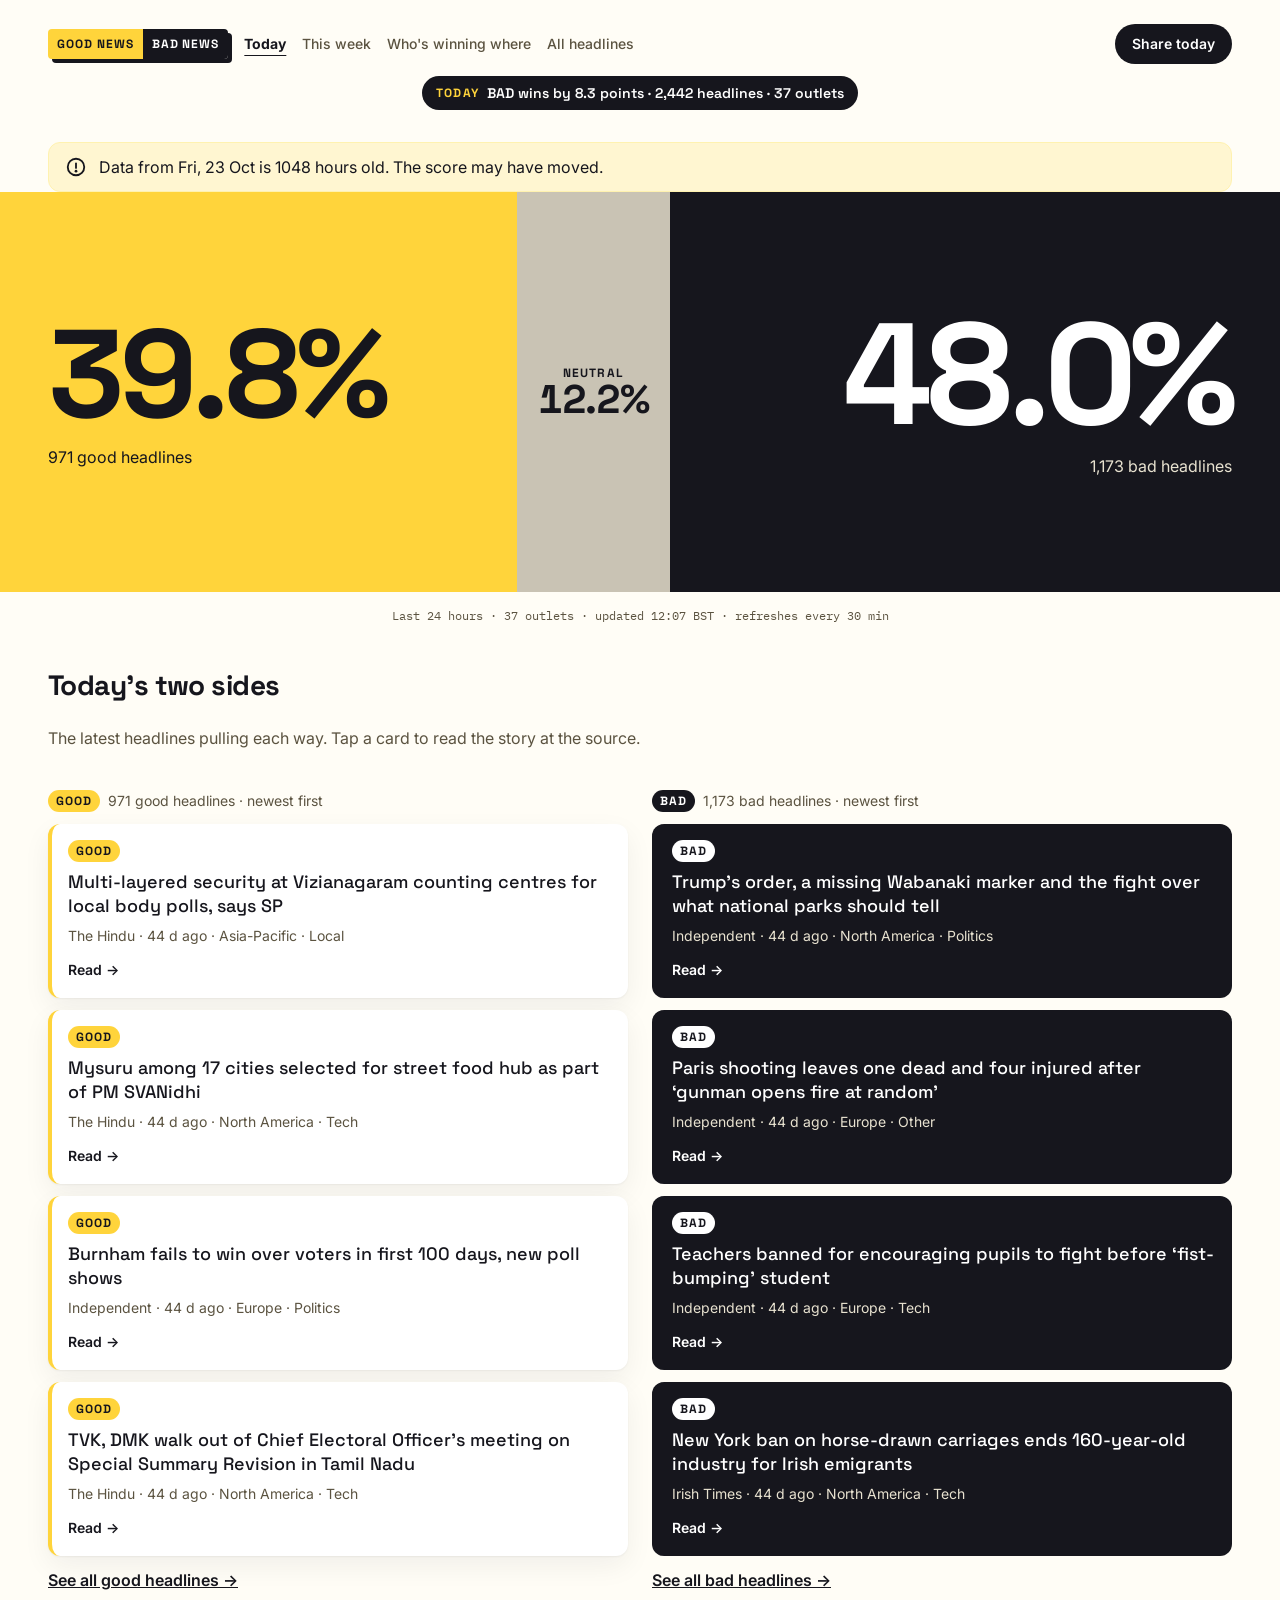
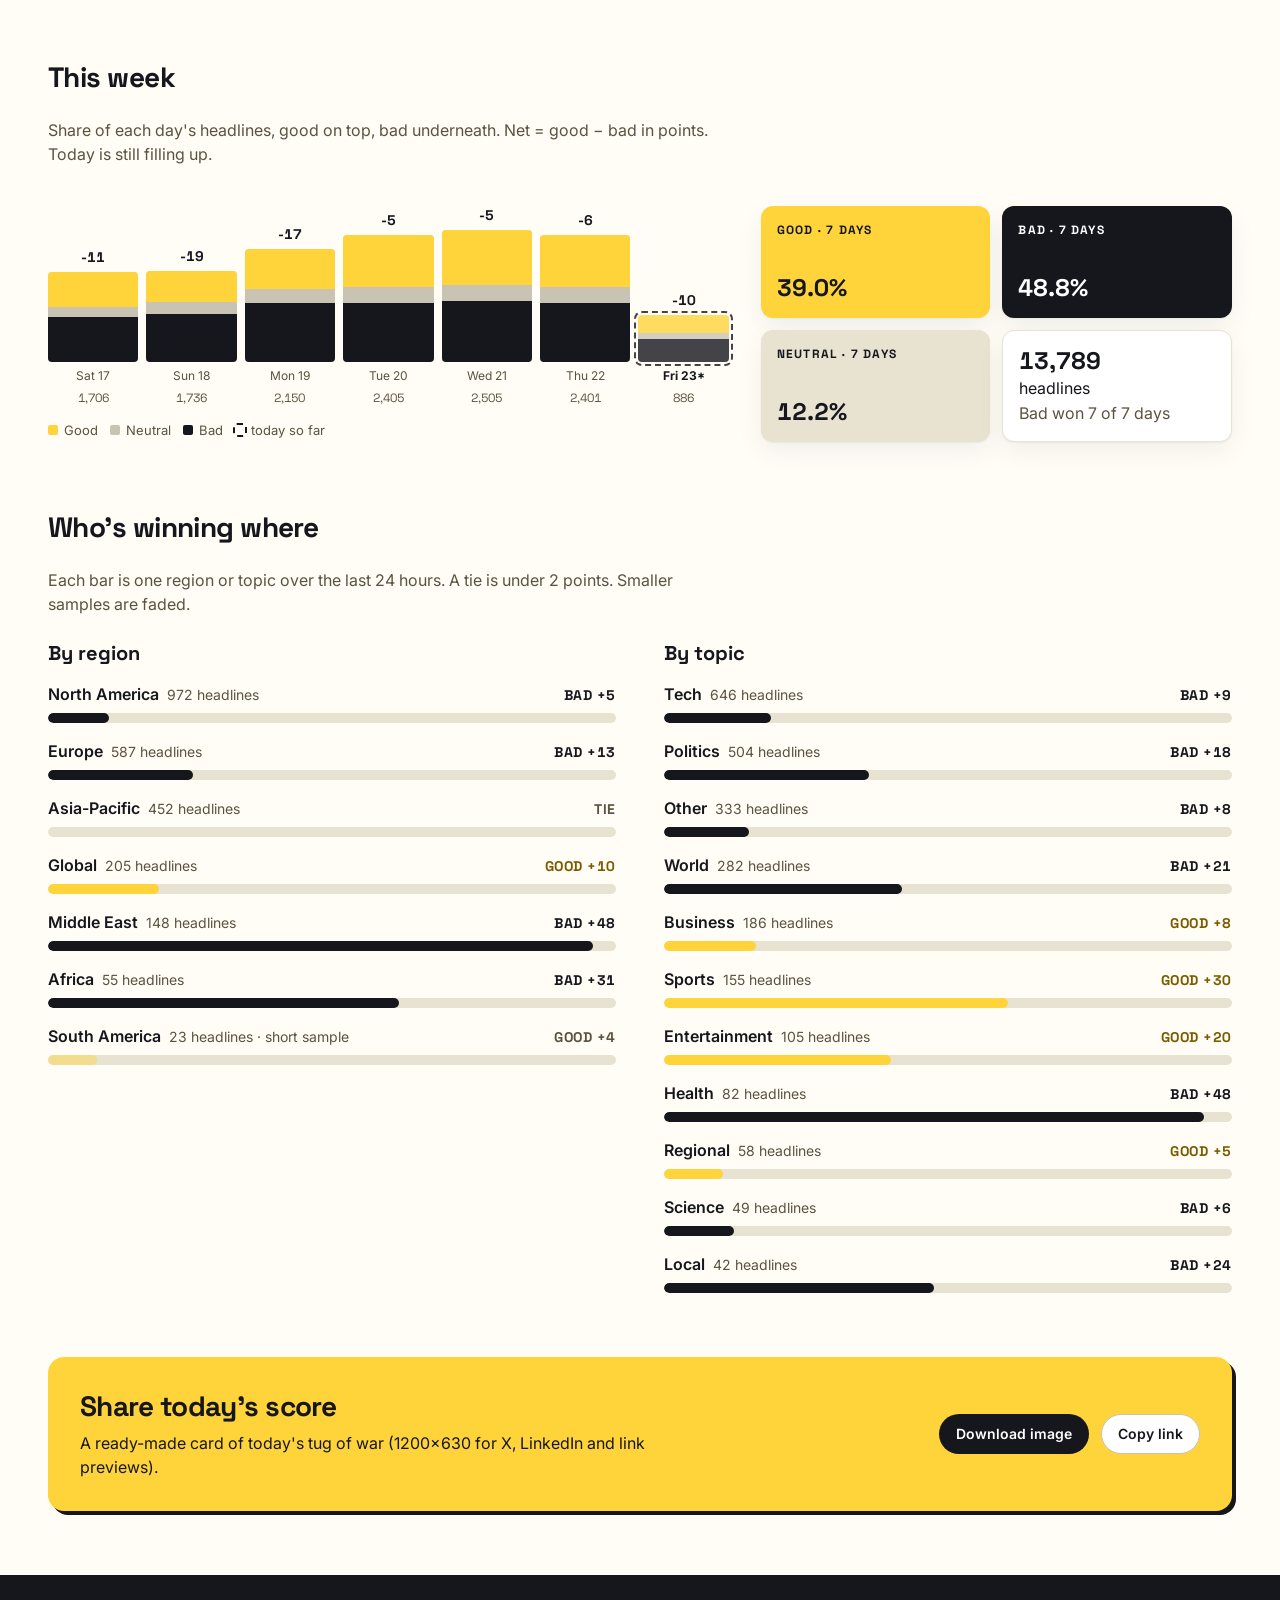
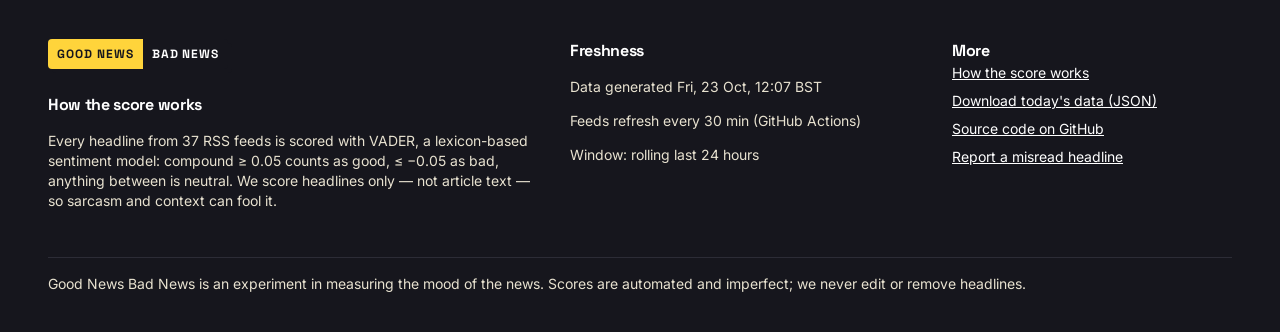
==== docs/index.html @ 1163c3b0 "Redesign the static site as the Tug of War scoreboard Replace the dashboard and the headlines editor" ====
<!DOCTYPE html>
<html lang="en">
<head>
  <meta charset="utf-8" />
  <meta name="viewport" content="width=device-width, initial-scale=1" />
  <title>Good News Bad News</title>
  <meta name="description" content="A daily tug of war between good and bad headlines, scored from RSS and updated every 30 minutes." />
  <meta name="theme-color" content="#FFFDF6" />
  <link rel="icon" href="data:image/svg+xml,%3Csvg xmlns='http://www.w3.org/2000/svg' viewBox='0 0 32 32'%3E%3Crect width='16' height='32' fill='%23FFD43B'/%3E%3Crect x='16' width='16' height='32' fill='%2316161D'/%3E%3C/svg%3E" />
  <link rel="preconnect" href="https://fonts.googleapis.com" />
  <link rel="preconnect" href="https://fonts.gstatic.com" crossorigin />
  <link href="https://fonts.googleapis.com/css2?family=IBM+Plex+Mono:wght@400;500&family=Inter:wght@400;500;600;700&family=Space+Grotesk:wght@500;600;700&display=swap" rel="stylesheet" />
  <link rel="stylesheet" href="styles.css?v=3" />
  <script type="module" src="app.js?v=3"></script>
</head>
<body data-page="dashboard">
  <a class="skip" href="#main">Skip to the score</a>
  <header class="site-header">
    <div class="wrap header-bar">
      <a class="logo" href="index.html" aria-label="Good News Bad News, home">
        <span class="logo-good">Good news</span>
        <span class="logo-bad">Bad news</span>
      </a>
      <nav class="nav" aria-label="Sections">
        <a href="#today" aria-current="page">Today</a>
        <a href="#week"><span class="nav-long">This week</span><span class="nav-short">Week</span></a>
        <a class="nav-wide" href="#where">Who's winning where</a>
        <a href="headlines.html"><span class="nav-long">All headlines</span><span class="nav-short">Headlines</span></a>
      </nav>
      <a class="btn btn-dark header-share" href="#share">Share today</a>
    </div>
    <div class="wrap header-score">
      <p class="winner" id="winner" hidden></p>
    </div>
  </header>
  <main id="main" aria-live="polite"></main>
  <footer class="site-footer" id="score">
    <div class="wrap footer-grid">
      <div>
        <a class="logo" href="index.html" aria-label="Good News Bad News">
          <span class="logo-good">Good news</span>
          <span class="logo-bad">Bad news</span>
        </a>
        <h2 style="margin-top: 24px">How the score works</h2>
        <p>Every headline from <span data-feed-count>the</span> RSS feeds is scored with VADER, a lexicon-based sentiment model: compound ≥ 0.05 counts as good, ≤ −0.05 as bad, anything between is neutral. We score headlines only — not article text — so sarcasm and context can fool it.</p>
      </div>
      <div>
        <h2>Freshness</h2>
        <p>Data generated <time data-generated datetime="">—</time></p>
        <p>Feeds refresh every 30 min (GitHub Actions)</p>
        <p>Window: rolling last 24 hours</p>
      </div>
      <div>
        <h2>More</h2>
        <ul>
          <li><a href="#score">How the score works</a></li>
          <li><a href="data/latest.json" download="latest.json">Download today's data (JSON)</a></li>
          <li><a href="https://github.com/psychevibes/GoodNewsBadNews">Source code on GitHub</a></li>
          <li><a href="https://github.com/psychevibes/GoodNewsBadNews/issues/new?title=Misread%20headline&amp;body=Paste%20the%20headline%20and%20what%20the%20score%20got%20wrong.">Report a misread headline</a></li>
        </ul>
      </div>
    </div>
    <div class="wrap">
      <p class="footer-note">Good News Bad News is an experiment in measuring the mood of the news. Scores are automated and imperfect; we never edit or remove headlines.</p>
    </div>
  </footer>
  <noscript>
    <p class="wrap">This page needs JavaScript to load the score from the JSON files.</p>
  </noscript>
</body>
</html>
---- docs/styles.css ----
/* Tug of War. Plain CSS, no build. */

:root {
  --sun-500: #ffd43b;
  --sun-200: #fff2b0;
  --sun-100: #fff6d1;
  --sun-800: #7a5c00;
  --ink-900: #16161d;
  --ink-800: #24242e;
  --ink-700: #2c2c36;
  --ink-300: #a3a3b2;
  --paper-50: #fffdf6;
  --white: #ffffff;
  --sand-200: #e8e2d0;
  --sand-400: #c9c3b4;
  --sand-700: #5b5340;
  --red-600: #c2361b;
  --red-100: #fce3dc;
  --red-500: #ff4f2e;

  --surface: var(--paper-50);
  --surface-raised: var(--white);
  --text: var(--ink-900);
  --text-muted: var(--sand-700);
  --text-on-dark: var(--sand-200);
  --border: var(--sand-200);
  --good: var(--sun-500);
  --good-ink: var(--ink-900);
  --bad: var(--ink-900);
  --bad-ink: var(--white);
  --neutral: var(--sand-400);
  --neutral-ink: var(--ink-900);
  --error: var(--red-600);
  --error-surface: var(--red-100);
  --stale: var(--sun-100);
  --stale-ink: var(--ink-900);
  --focus: var(--ink-900);
  --skeleton: var(--sand-200);

  --font-display: "Space Grotesk", sans-serif;
  --font-body: "Inter", sans-serif;
  --font-mono: "IBM Plex Mono", ui-monospace, monospace;

  --space-1: 4px;
  --space-2: 8px;
  --space-3: 12px;
  --space-4: 16px;
  --space-5: 24px;
  --space-6: 32px;
  --space-7: 48px;
  --space-8: 64px;
  --space-9: 96px;

  --radius-0: 0;
  --radius-1: 4px;
  --radius-2: 8px;
  --radius-3: 12px;
  --radius-4: 16px;
  --radius-pill: 999px;

  --shadow-card: 0 1px 2px rgba(22, 22, 29, 0.05), 0 10px 28px rgba(22, 22, 29, 0.06);
  --shadow-popover: 0 16px 48px rgba(22, 22, 29, 0.18), 0 2px 8px rgba(22, 22, 29, 0.08);
  --shadow-sticker: 4px 4px 0 var(--ink-900);
  --shadow-focus: 0 0 0 2px var(--paper-50), 0 0 0 4px var(--ink-900);

  --page-pad: 16px;
  --page-max: 1344px;
  --gutter: 16px;
}

@media (min-width: 640px) {
  :root { --page-pad: 32px; --gutter: 24px; }
}

@media (min-width: 1024px) {
  :root { --page-pad: 48px; --gutter: 24px; }
}

*, *::before, *::after { box-sizing: border-box; }

[hidden] { display: none !important; }

html { scroll-behavior: smooth; }

body {
  margin: 0;
  background: var(--surface);
  color: var(--text);
  font-family: var(--font-body);
  font-size: 16px;
  line-height: 24px;
  overflow-x: clip;
}

img, svg { max-width: 100%; }

button, input { font: inherit; color: inherit; }

a { color: inherit; }

:focus { outline: none; }

:focus-visible {
  outline: 2px solid var(--focus);
  outline-offset: 2px;
  box-shadow: var(--shadow-focus);
}

.btn-dark:focus-visible,
.story-bad:focus-visible,
.hero-bad a:focus-visible {
  outline-color: var(--sun-500);
}

.skip {
  position: absolute;
  left: var(--space-4);
  top: -40px;
  background: var(--ink-900);
  color: var(--white);
  padding: var(--space-2) var(--space-3);
  border-radius: var(--radius-2);
  z-index: 20;
}

.skip:focus { top: var(--space-2); }

.wrap {
  width: min(100%, calc(var(--page-max) + var(--page-pad) * 2));
  margin-inline: auto;
  padding-inline: var(--page-pad);
}

.sr-only {
  position: absolute;
  width: 1px;
  height: 1px;
  padding: 0;
  margin: -1px;
  overflow: hidden;
  clip: rect(0, 0, 0, 0);
  white-space: nowrap;
  border: 0;
}

/* Type */

.display, .hero-pct, h1, h2, h3, .num, .logo, .winner, .pill, .caps, .meter-result {
  font-family: var(--font-display);
}

h1, .h1 {
  margin: 0;
  font-size: 40px;
  line-height: 44px;
  font-weight: 700;
  letter-spacing: -0.03em;
}

h2, .h2 {
  margin: 0;
  font-size: 28px;
  line-height: 34px;
  font-weight: 700;
  letter-spacing: -0.02em;
}

h3, .h3 {
  margin: 0;
  font-size: 20px;
  line-height: 26px;
  font-weight: 700;
}

.headline {
  font-size: 18px;
  line-height: 24px;
  font-weight: 500;
}

.caps {
  margin: 0;
  font-size: 12px;
  line-height: 16px;
  font-weight: 700;
  letter-spacing: 0.1em;
  text-transform: uppercase;
}

.lede, .body {
  margin: 0;
  font-size: 16px;
  line-height: 24px;
}

.small, .meta {
  font-size: 14px;
  line-height: 20px;
}

.tiny {
  font-size: 12px;
  line-height: 16px;
}

.label {
  font-size: 13px;
  line-height: 18px;
  font-weight: 500;
}

.muted { color: var(--text-muted); }

.mono { font-family: var(--font-mono); font-size: 12px; line-height: 16px; }

.num { font-variant-numeric: tabular-nums; }

/* Header */

.site-header {
  padding-top: var(--space-3);
}

.header-bar {
  display: flex;
  align-items: center;
  gap: var(--space-3) var(--space-4);
  min-height: 64px;
  flex-wrap: wrap;
}

.logo {
  display: inline-flex;
  text-decoration: none;
  border-radius: var(--radius-1);
  overflow: hidden;
  flex: none;
  box-shadow: var(--shadow-sticker);
}

.logo-good, .logo-bad {
  padding: 7px 9px;
  font-size: 12px;
  line-height: 16px;
  font-weight: 700;
  letter-spacing: 0.08em;
  text-transform: uppercase;
}

.logo-good { background: var(--sun-500); color: var(--ink-900); }
.logo-bad { background: var(--ink-900); color: var(--white); }

.nav {
  display: flex;
  align-items: center;
  gap: var(--space-4);
  flex-wrap: wrap;
}

.nav a {
  text-decoration: none;
  font-size: 14px;
  line-height: 20px;
  font-weight: 500;
  color: var(--text-muted);
}

.nav a[aria-current="page"] {
  color: var(--text);
  font-weight: 700;
  text-decoration: underline;
  text-underline-offset: 6px;
}

.nav-wide { display: none; }
.nav-long { display: none; }

.header-share { margin-left: auto; }

.header-score {
  display: flex;
  justify-content: center;
  padding-bottom: var(--space-4);
}

.header-score:has(.winner[hidden]) { display: none; }

.winner {
  display: inline-flex;
  align-items: center;
  gap: var(--space-2);
  margin: 0;
  max-width: 100%;
  padding: 8px 14px;
  background: var(--ink-900);
  color: var(--white);
  border-radius: var(--radius-pill);
  font-size: 14px;
  line-height: 18px;
  font-weight: 600;
}

.winner-kicker { color: var(--sun-500); }
.winner-short { display: none; }

@media (max-width: 639px) {
  .winner-long, .winner-kicker { display: none; }
  .winner-short { display: inline; }
  .nav { order: 3; width: 100%; padding-bottom: var(--space-2); }
}

@media (min-width: 640px) {
  .nav-long { display: inline; }
  .nav-short { display: none; }
}

@media (min-width: 1024px) {
  .nav-wide { display: inline; }
  h1 { font-size: 40px; }
}

/* Buttons */

.btn {
  display: inline-flex;
  align-items: center;
  justify-content: center;
  gap: var(--space-2);
  min-height: 40px;
  padding: 8px 16px;
  border-radius: var(--radius-pill);
  border: 1px solid transparent;
  text-decoration: none;
  font-weight: 600;
  font-size: 14px;
  line-height: 20px;
  cursor: pointer;
  background: var(--white);
}

.btn:hover { background: var(--sun-100); }

.btn:disabled, .btn[aria-disabled="true"] {
  opacity: 0.45;
  cursor: not-allowed;
}

.btn-dark {
  background: var(--ink-900);
  color: var(--white);
}

.btn-dark:hover { background: var(--ink-800); }

.btn-sun { background: var(--sun-500); color: var(--ink-900); }
.btn-sun:hover { background: var(--sun-200); }

.btn-ghost {
  background: var(--white);
  border-color: var(--sand-400);
  color: var(--ink-900);
}

.btn-ghost:hover, .btn-ghost[aria-expanded="true"], .menu-btn.is-set {
  background: var(--sun-100);
  border-color: var(--ink-900);
}

.btn .chev { width: 16px; height: 16px; }

/* Hero */

.hero {
  display: flex;
  width: 100%;
  min-height: 400px;
}

.hero-band {
  display: flex;
  flex-direction: column;
  justify-content: center;
  min-width: 0;
  container-type: inline-size;
  padding: var(--space-6) var(--space-5);
}

.hero-good {
  background: var(--good);
  color: var(--good-ink);
  align-items: flex-start;
  padding-left: max(var(--page-pad), calc((100% - var(--page-max)) / 2));
}

.hero-neutral {
  background: var(--neutral);
  color: var(--neutral-ink);
  align-items: center;
  text-align: center;
  padding-inline: var(--space-2);
}

.hero-bad {
  background: var(--bad);
  color: var(--bad-ink);
  align-items: flex-end;
  text-align: right;
  padding-right: max(var(--page-pad), calc((100% - var(--page-max)) / 2));
}

.hero-pct {
  margin: 0;
  font-weight: 700;
  font-size: clamp(2.5rem, 28cqi, 9rem);
  line-height: 0.95;
  letter-spacing: -0.04em;
}

.hero-neutral .hero-pct {
  font-size: clamp(1.25rem, 42cqi, 2.5rem);
  letter-spacing: -0.03em;
}

.hero-sub { margin: var(--space-3) 0 0; font-size: 16px; line-height: 24px; }

.hero-bad .hero-sub { color: var(--text-on-dark); }

.hero-meta {
  margin: var(--space-4) auto var(--space-2);
  text-align: center;
  color: var(--text-muted);
}

@media (max-width: 639px) {
  .hero { flex-direction: column; min-height: 460px; }
  .hero-pct { font-size: 4rem; }
  .hero-neutral .hero-pct { font-size: 1.75rem; }
  .hero-good, .hero-bad, .hero-neutral {
    align-items: flex-start;
    text-align: left;
    padding: var(--space-5) var(--page-pad);
  }
}

@media (min-width: 640px) and (max-width: 1023px) {
  .hero { min-height: 320px; }
  .hero-pct { font-size: 6rem; }
}

/* Page stack */

.page-stack {
  display: flex;
  flex-direction: column;
  gap: var(--space-8);
  padding-top: var(--space-6);
  padding-bottom: var(--space-8);
}

.section-head { display: flex; flex-direction: column; gap: var(--space-2); max-width: 68ch; }

.section-head h2 { margin-top: var(--space-1); }

/* Banners and states */

.banner {
  display: flex;
  align-items: flex-start;
  gap: var(--space-3);
  margin-top: var(--space-4);
  padding: var(--space-3) var(--space-4);
  border-radius: var(--radius-3);
  background: var(--stale);
  color: var(--stale-ink);
  border: 1px solid var(--sun-200);
}

.banner svg { width: 22px; height: 22px; flex: none; margin-top: 1px; }

.banner p { margin: 0; }

.state {
  min-height: 52vh;
  display: grid;
  place-items: center;
  text-align: center;
  padding: var(--space-8) var(--page-pad);
}

.state-card { max-width: 440px; display: flex; flex-direction: column; align-items: center; gap: var(--space-3); }

.state-mark {
  width: 56px;
  height: 56px;
  border-radius: var(--radius-pill);
  display: grid;
  place-items: center;
  background: var(--sand-200);
  color: var(--ink-900);
}

.state-mark svg { width: 28px; height: 28px; }

.state-mark.error { background: var(--error-surface); color: var(--error); }

.state h2 { margin: 0; }

/* Skeletons */

.skel {
  background: linear-gradient(90deg, var(--skeleton) 25%, #f6f1e2 50%, var(--skeleton) 75%);
  background-size: 200% 100%;
  animation: shimmer 1.3s ease-in-out infinite;
  border-radius: var(--radius-2);
}

.skel-hero { height: 280px; width: 100%; border-radius: 0; }

.skel-line { height: 16px; width: min(420px, 70%); }
.skel-title { height: 32px; width: min(280px, 60%); }
.skel-card { height: 148px; }
.skel-bar { height: 140px; }
.skel-row { height: 64px; }

@media (min-width: 1024px) { .skel-hero { height: 400px; } }

@keyframes shimmer {
  from { background-position: 100% 0; }
  to { background-position: -100% 0; }
}

@media (prefers-reduced-motion: reduce) {
  html { scroll-behavior: auto; }
  .skel { animation: none; }
}

/* Two sides */

.sides {
  display: grid;
  gap: var(--gutter);
}

.side { display: flex; flex-direction: column; gap: var(--space-3); min-width: 0; }

.side-kicker {
  display: flex;
  flex-wrap: wrap;
  align-items: center;
  gap: var(--space-2);
}

.stories { display: flex; flex-direction: column; gap: var(--space-3); }

.story {
  display: flex;
  flex-direction: column;
  align-items: flex-start;
  gap: var(--space-2);
  padding: var(--space-4);
  border-radius: var(--radius-3);
  text-decoration: none;
  background: var(--surface-raised);
  box-shadow: var(--shadow-card);
  border-left: 4px solid var(--sun-500);
}

.story:hover { transform: translateY(-1px); }

.story-bad {
  background: var(--ink-900);
  color: var(--white);
  border-left-color: var(--ink-900);
  box-shadow: none;
}

.story-title { font-family: var(--font-display); font-size: 18px; line-height: 24px; font-weight: 500; overflow-wrap: anywhere; }

.menu-label { max-width: 200px; overflow: hidden; text-overflow: ellipsis; white-space: nowrap; }

.story-meta { margin: 0; color: var(--text-muted); font-size: 14px; line-height: 20px; }

.story-bad .story-meta { color: var(--text-on-dark); }

.story-read { font-weight: 600; font-size: 14px; margin-top: var(--space-1); }

.story-bad .story-read { color: var(--white); }

.text-link {
  align-self: flex-start;
  font-weight: 600;
  color: var(--ink-900);
}

.pill {
  display: inline-flex;
  align-items: center;
  min-height: 22px;
  padding: 2px 8px;
  border-radius: var(--radius-pill);
  font-size: 12px;
  line-height: 16px;
  font-weight: 700;
  letter-spacing: 0.08em;
  text-transform: uppercase;
}

.pill-good { background: var(--sun-500); color: var(--ink-900); }
.pill-bad { background: var(--ink-900); color: var(--white); }
.pill-neutral { background: var(--sand-200); color: var(--ink-900); }
.story-bad .pill-bad { background: var(--white); color: var(--ink-900); }

@media (min-width: 640px) {
  .sides { grid-template-columns: 1fr 1fr; }
}

/* Week */

.week-layout {
  display: grid;
  gap: var(--space-5);
  align-items: end;
}

.days {
  display: grid;
  grid-template-columns: repeat(7, minmax(0, 1fr));
  gap: var(--space-2);
  align-items: end;
}

.day { display: flex; flex-direction: column; align-items: center; gap: 6px; min-width: 0; }

.day-net { font-family: var(--font-display); font-weight: 700; font-size: 14px; line-height: 18px; }

.day-net.pos { color: var(--sun-800); }
.day-net.neg { color: var(--ink-900); }

.day-bar {
  width: 100%;
  height: 132px;
  display: flex;
  flex-direction: column;
  justify-content: flex-end;
  border-radius: var(--radius-1);
  overflow: hidden;
  background: var(--sand-200);
}

.day-bar i { display: block; width: 100%; }
.day-bar .seg-good { background: var(--sun-500); }
.day-bar .seg-neutral { background: var(--sand-400); }
.day-bar .seg-bad { background: var(--ink-900); }

.day.is-partial .day-bar {
  outline: 2px dashed var(--ink-900);
  outline-offset: 2px;
  opacity: 0.8;
}

.day-label, .day-count {
  font-size: 12px;
  line-height: 16px;
  color: var(--text-muted);
  text-align: center;
}

.day.is-partial .day-label { color: var(--text); font-weight: 700; }

.legend { display: flex; flex-wrap: wrap; gap: var(--space-3); margin-top: var(--space-3); }

.legend span { display: inline-flex; align-items: center; gap: 6px; color: var(--text-muted); font-size: 13px; }

.swatch { width: 10px; height: 10px; border-radius: 2px; background: var(--ink-900); }
.swatch.good { background: var(--sun-500); }
.swatch.neutral { background: var(--sand-400); }
.swatch.partial { background: transparent; outline: 2px dashed var(--ink-900); }

.week-cards {
  display: grid;
  grid-template-columns: 1fr 1fr;
  gap: var(--space-3);
}

.stat {
  border-radius: var(--radius-3);
  padding: var(--space-4);
  min-height: 112px;
  display: flex;
  flex-direction: column;
  justify-content: space-between;
  box-shadow: var(--shadow-card);
}

.stat b {
  font-family: var(--font-display);
  font-size: 24px;
  line-height: 28px;
  font-weight: 700;
}

.stat-good { background: var(--sun-500); }
.stat-bad { background: var(--ink-900); color: var(--white); }
.stat-neutral { background: var(--sand-200); }
.stat-count { background: var(--white); border: 1px solid var(--border); }
.stat-count p { margin: 0; }

@media (min-width: 1024px) {
  .week-layout { grid-template-columns: 1.3fr 0.9fr; gap: var(--space-6); }
}

/* Meters */

.where-grid { display: grid; gap: var(--space-6); }

.meter-list { display: flex; flex-direction: column; gap: var(--space-4); margin-top: var(--space-4); }

.meter-top {
  display: flex;
  align-items: baseline;
  gap: var(--space-2);
  margin-bottom: 6px;
}

.meter-name { font-weight: 600; }
.meter-n { color: var(--text-muted); font-size: 14px; margin-right: auto; }
.meter-result { font-weight: 700; font-size: 14px; line-height: 18px; letter-spacing: 0.04em; }
.meter-result.good { color: var(--sun-800); }
.meter-result.bad { color: var(--ink-900); }
.meter-result.tie { color: var(--text-muted); }

.meter-track {
  height: 10px;
  border-radius: var(--radius-pill);
  background: var(--sand-200);
  overflow: hidden;
}

.meter-fill { display: block; height: 100%; border-radius: inherit; }
.meter-fill.good { background: var(--sun-500); }
.meter-fill.bad { background: var(--ink-900); }

.meter.is-short .meter-fill { opacity: 0.45; }
.meter.is-short .meter-result { color: var(--text-muted); }

@media (min-width: 1024px) {
  .where-grid { grid-template-columns: 1fr 1fr; gap: var(--space-7); }
}

/* Share */

.share {
  display: flex;
  flex-wrap: wrap;
  align-items: center;
  justify-content: space-between;
  gap: var(--space-5);
  background: var(--sun-500);
  color: var(--ink-900);
  border-radius: var(--radius-4);
  padding: var(--space-6);
  box-shadow: var(--shadow-sticker);
}

.share p { margin: var(--space-2) 0 0; max-width: 62ch; }

.share-actions { display: flex; flex-wrap: wrap; gap: var(--space-3); }

/* Footer */

.site-footer {
  background: var(--ink-900);
  color: var(--white);
  padding: var(--space-8) 0 var(--space-5);
}

.footer-grid {
  display: grid;
  gap: var(--space-6);
}

.site-footer h2 { font-size: 16px; line-height: 24px; }

.site-footer p, .site-footer li { color: var(--text-on-dark); font-size: 14px; line-height: 20px; }

.site-footer a { color: var(--white); }

.site-footer ul { list-style: none; margin: 0; padding: 0; display: flex; flex-direction: column; gap: var(--space-2); }

.footer-note {
  margin-top: var(--space-6);
  padding-top: var(--space-4);
  border-top: 1px solid var(--ink-700);
  color: var(--sand-400);
  font-size: 12px;
  line-height: 16px;
}

@media (min-width: 800px) {
  .footer-grid { grid-template-columns: 1.4fr 1fr 0.8fr; }
}

/* Headlines */

.page-head {
  display: flex;
  flex-wrap: wrap;
  justify-content: space-between;
  align-items: flex-end;
  gap: var(--space-4);
  padding-top: var(--space-5);
  padding-bottom: var(--space-4);
}

.eyebrow { margin: 0 0 var(--space-2); }

.page-head .lede { margin-top: var(--space-3); max-width: 62ch; color: var(--text-muted); }

.tools { display: flex; flex-direction: column; gap: var(--space-3); }

.search {
  position: relative;
}

.search svg {
  position: absolute;
  left: 16px;
  top: 50%;
  width: 18px;
  height: 18px;
  transform: translateY(-50%);
  color: var(--text-muted);
}

.search input {
  width: 100%;
  height: 48px;
  border-radius: var(--radius-pill);
  border: 1px solid var(--sand-400);
  background: var(--white);
  padding: 0 16px 0 44px;
}

.search input:hover { border-color: var(--ink-700); }

.tool-row {
  display: flex;
  flex-wrap: wrap;
  align-items: center;
  gap: var(--space-2);
}

.chips { display: flex; flex-wrap: wrap; gap: var(--space-2); }

.chip {
  border: 1px solid var(--sand-400);
  background: var(--white);
  border-radius: var(--radius-pill);
  min-height: 36px;
  padding: 6px 12px;
  cursor: pointer;
  font-weight: 600;
  font-size: 14px;
}

.chip:hover { border-color: var(--ink-900); }

.chip[aria-pressed="true"] { background: var(--ink-900); color: var(--white); border-color: var(--ink-900); }
.chip[aria-pressed="true"][data-sentiment="good"] { background: var(--sun-500); color: var(--ink-900); border-color: var(--sun-500); }
.chip[aria-pressed="true"][data-sentiment="neutral"] { background: var(--sand-200); color: var(--ink-900); border-color: var(--sand-200); }

.filters-desktop { display: none; gap: var(--space-2); flex-wrap: wrap; margin-left: auto; }
.filters-mobile { margin-left: auto; }

.results { margin-left: auto; }

@media (min-width: 900px) {
  .filters-desktop { display: flex; }
  .filters-mobile { display: none; }
  .results { width: 100%; text-align: right; }
}

.browser {
  display: grid;
  gap: var(--space-5);
  margin-top: var(--space-5);
  align-items: start;
}

.list { display: flex; flex-direction: column; min-width: 0; }

.list-head, .hline {
  display: grid;
  grid-template-columns: auto 1fr auto;
  gap: var(--space-3);
  align-items: start;
}

.list-head {
  padding-bottom: var(--space-2);
  border-bottom: 1px solid var(--border);
  color: var(--text-muted);
}

.hline {
  padding: var(--space-3) 0;
  border-bottom: 1px solid var(--border);
  text-decoration: none;
}

.hline:hover .hline-title { text-decoration: underline; text-underline-offset: 3px; }

.hline-title {
  display: block;
  font-family: var(--font-display);
  font-weight: 500;
  font-size: 16px;
  line-height: 22px;
  overflow-wrap: anywhere;
}

.hline-meta { display: block; margin-top: 2px; color: var(--text-muted); font-size: 14px; line-height: 20px; }

.hline time {
  font-family: var(--font-mono);
  font-size: 12px;
  line-height: 16px;
  color: var(--text-muted);
  padding-top: 4px;
}

.load-row {
  display: flex;
  align-items: center;
  justify-content: center;
  gap: var(--space-3);
  padding: var(--space-5) 0;
}

.empty-inline {
  padding: var(--space-8) var(--space-4);
  text-align: center;
  display: flex;
  flex-direction: column;
  align-items: center;
  gap: var(--space-3);
}

.glance { display: flex; flex-direction: column; gap: var(--space-3); }

.glance-card {
  border-radius: var(--radius-3);
  padding: var(--space-4);
}

.glance-card .caps { margin-bottom: var(--space-2); }
.glance-card strong {
  display: block;
  font-family: var(--font-display);
  font-size: 24px;
  line-height: 28px;
}

.glance-good { background: var(--sun-500); }
.glance-bad { background: var(--ink-900); color: var(--white); }
.glance-neutral { background: var(--sand-200); }

.score-note {
  background: var(--sand-200);
  border-radius: var(--radius-3);
  padding: var(--space-4);
}

.score-note p { margin: var(--space-2) 0 0; font-size: 14px; line-height: 20px; }

@media (max-width: 699px) {
  .glance { display: grid; grid-template-columns: 1fr; }
  .hline-title { font-size: 16px; }
}

@media (min-width: 1024px) {
  .browser { grid-template-columns: minmax(0, 1fr) 280px; gap: var(--space-6); }
  .hline-title { font-size: 18px; line-height: 24px; }
}

/* Popover, sheet, menu */

.overlay {
  position: fixed;
  inset: 0;
  z-index: 30;
  display: grid;
}

.backdrop { position: absolute; inset: 0; background: rgba(22, 22, 29, 0.4); }

.popover {
  position: fixed;
  z-index: 31;
  width: min(360px, calc(100vw - 32px));
  max-height: min(560px, 80vh);
  overflow: auto;
  background: var(--white);
  color: var(--ink-900);
  border-radius: var(--radius-4);
  box-shadow: var(--shadow-popover);
  padding: var(--space-4);
  display: flex;
  flex-direction: column;
  gap: var(--space-3);
}

.popover.is-sheet {
  left: 0;
  right: 0;
  bottom: 0;
  top: auto;
  width: 100%;
  max-height: 85vh;
  border-radius: var(--radius-4) var(--radius-4) 0 0;
  padding-bottom: calc(var(--space-4) + env(safe-area-inset-bottom));
}

.popover header, .sheet-head {
  display: flex;
  justify-content: space-between;
  align-items: baseline;
  gap: var(--space-3);
}

.popover h2 { font-size: 20px; line-height: 26px; }

.picker-search input {
  width: 100%;
  height: 40px;
  border-radius: var(--radius-pill);
  border: 1px solid var(--sand-400);
  padding: 0 14px;
}

.picker-actions { display: flex; gap: var(--space-4); }

.picker-actions button {
  background: none;
  border: 0;
  padding: 0;
  font-weight: 600;
  cursor: pointer;
  text-decoration: underline;
  text-underline-offset: 3px;
}

.source-list {
  overflow: auto;
  max-height: 280px;
  display: flex;
  flex-direction: column;
  border-top: 1px solid var(--border);
  margin: 0;
  padding: 0;
}

.source-list label {
  display: flex;
  align-items: center;
  gap: var(--space-3);
  padding: 8px 4px;
  border-bottom: 1px solid var(--border);
  cursor: pointer;
}

.source-list .count { margin-left: auto; color: var(--text-muted); font-variant-numeric: tabular-nums; }

.popover-footer, .sheet-footer {
  display: flex;
  justify-content: flex-end;
  gap: var(--space-2);
  position: sticky;
  bottom: 0;
  background: var(--white);
  padding-top: var(--space-3);
}

.menu {
  position: absolute;
  z-index: 15;
  min-width: 220px;
  max-height: 320px;
  overflow: auto;
  margin-top: 6px;
  padding: var(--space-2);
  background: var(--white);
  border-radius: var(--radius-3);
  box-shadow: var(--shadow-popover);
}

.menu button {
  display: block;
  width: 100%;
  text-align: left;
  background: none;
  border: 0;
  border-radius: var(--radius-2);
  padding: 8px 10px;
  cursor: pointer;
}

.menu button[aria-selected="true"], .menu button:hover, .menu button.is-active {
  background: var(--sun-100);
}

.menu-wrap { position: relative; }

.field { display: flex; flex-direction: column; gap: var(--space-2); }
.field-options { display: flex; flex-wrap: wrap; gap: var(--space-2); }

.choice {
  border: 1px solid var(--sand-400);
  background: var(--white);
  border-radius: var(--radius-pill);
  padding: 6px 12px;
  cursor: pointer;
}

.choice[aria-pressed="true"] { background: var(--ink-900); color: var(--white); border-color: var(--ink-900); }

.skel-stack { display: grid; gap: var(--space-3); padding-bottom: var(--space-8); }
.skel-grid { display: grid; gap: var(--space-3); }
@media (min-width: 800px) { .skel-grid { grid-template-columns: 1fr 1fr; } }
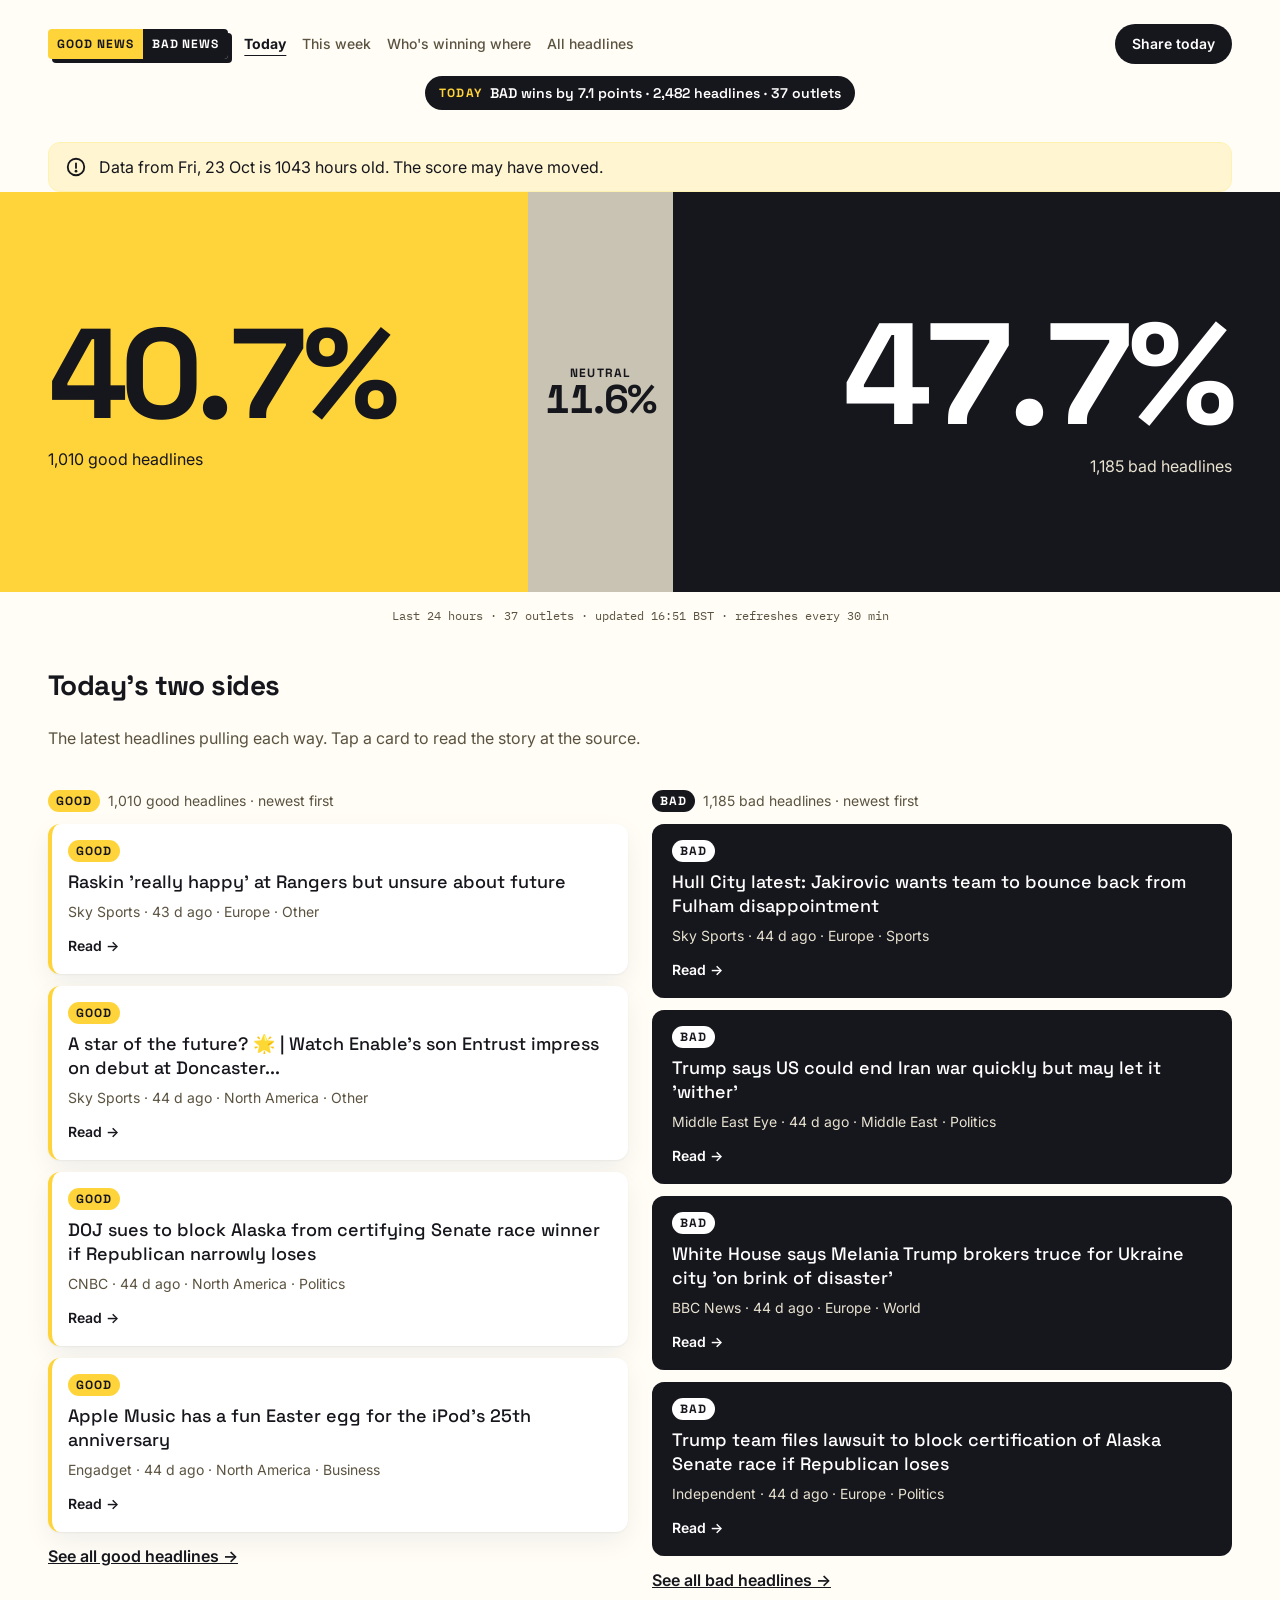
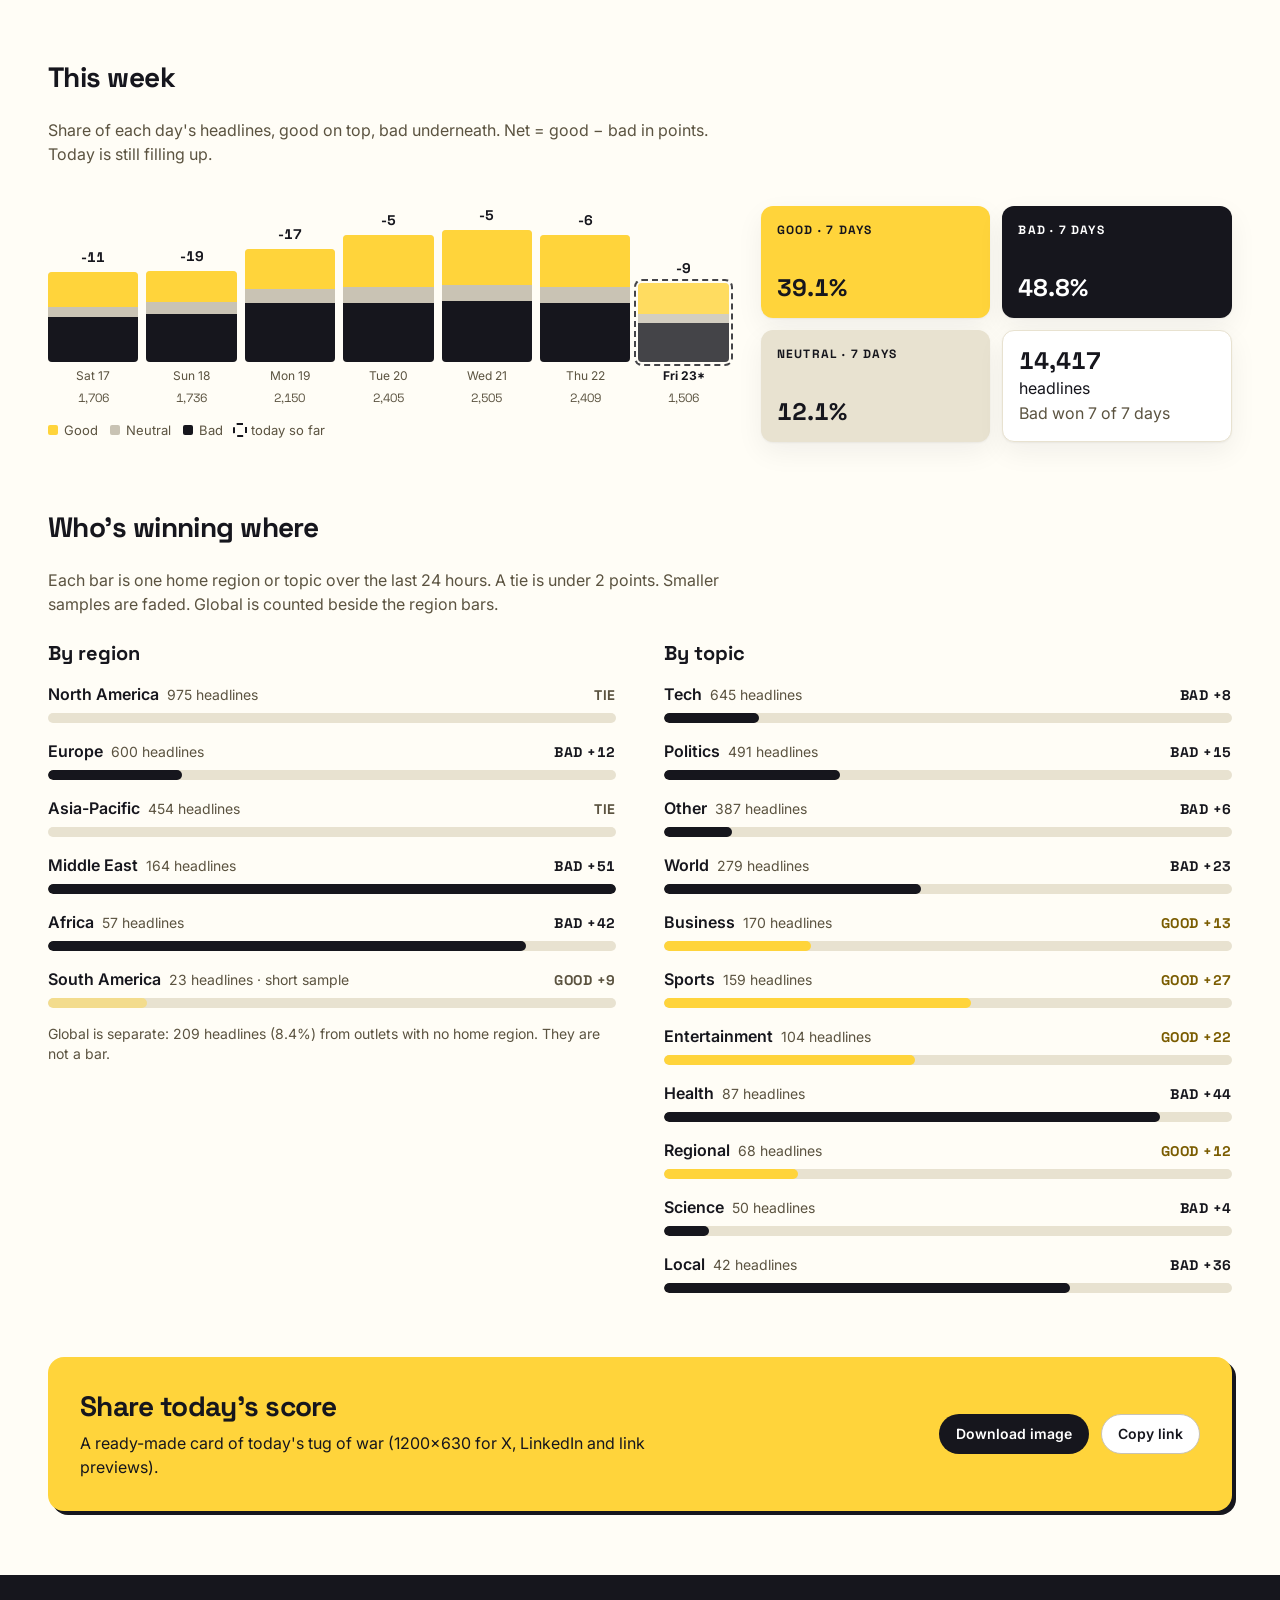
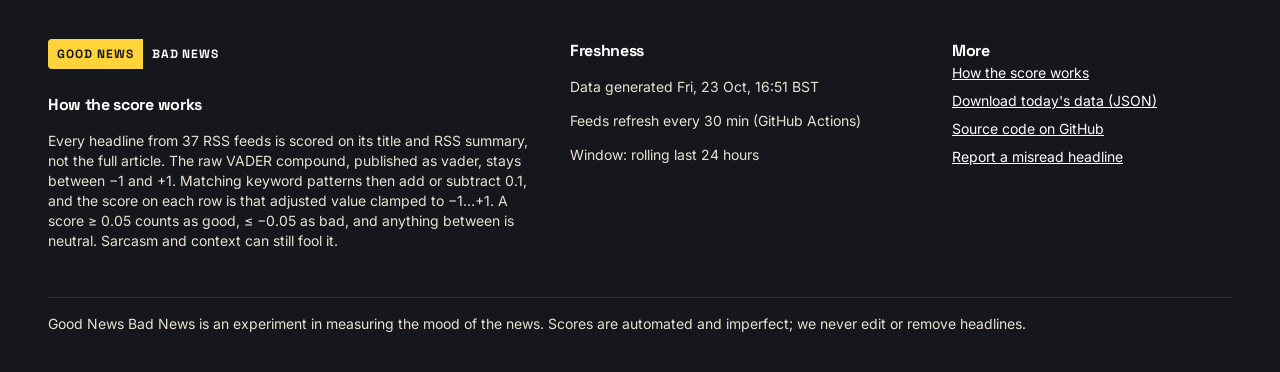
==== commit bfeabf72: "Clamp published scores and map outlets to home regions Publish the raw VADER compound beside a keywo" ====
--- a/docs/index.html
+++ b/docs/index.html
@@ -10,8 +10,8 @@
   <link rel="preconnect" href="https://fonts.googleapis.com" />
   <link rel="preconnect" href="https://fonts.gstatic.com" crossorigin />
   <link href="https://fonts.googleapis.com/css2?family=IBM+Plex+Mono:wght@400;500&family=Inter:wght@400;500;600;700&family=Space+Grotesk:wght@500;600;700&display=swap" rel="stylesheet" />
-  <link rel="stylesheet" href="styles.css?v=3" />
-  <script type="module" src="app.js?v=3"></script>
+  <link rel="stylesheet" href="styles.css?v=4" />
+  <script type="module" src="app.js?v=4"></script>
 </head>
 <body data-page="dashboard">
   <a class="skip" href="#main">Skip to the score</a>
@@ -42,7 +42,7 @@
           <span class="logo-bad">Bad news</span>
         </a>
         <h2 style="margin-top: 24px">How the score works</h2>
-        <p>Every headline from <span data-feed-count>the</span> RSS feeds is scored with VADER, a lexicon-based sentiment model: compound ≥ 0.05 counts as good, ≤ −0.05 as bad, anything between is neutral. We score headlines only — not article text — so sarcasm and context can fool it.</p>
+        <p>Every headline from <span data-feed-count>the</span> RSS feeds is scored on its title and RSS summary, not the full article. The raw VADER compound, published as vader, stays between −1 and +1. Matching keyword patterns then add or subtract 0.1, and the score on each row is that adjusted value clamped to −1…+1. A score ≥ 0.05 counts as good, ≤ −0.05 as bad, and anything between is neutral. Sarcasm and context can still fool it.</p>
       </div>
       <div>
         <h2>Freshness</h2>
--- a/docs/styles.css
+++ b/docs/styles.css
@@ -743,6 +743,13 @@
 .meter.is-short .meter-fill { opacity: 0.45; }
 .meter.is-short .meter-result { color: var(--text-muted); }
 
+.meter-aside {
+  margin: var(--space-4) 0 0;
+  color: var(--text-muted);
+  font-size: 14px;
+  line-height: 20px;
+}
+
 @media (min-width: 1024px) {
   .where-grid { grid-template-columns: 1fr 1fr; gap: var(--space-7); }
 }
@@ -921,12 +928,43 @@
 
 .hline-meta { display: block; margin-top: 2px; color: var(--text-muted); font-size: 14px; line-height: 20px; }
 
+.hline-when {
+  display: flex;
+  flex-direction: column;
+  align-items: flex-end;
+  gap: 2px;
+  padding-top: 4px;
+  text-align: right;
+}
+
 .hline time {
   font-family: var(--font-mono);
   font-size: 12px;
   line-height: 16px;
   color: var(--text-muted);
-  padding-top: 4px;
+}
+
+.hline-score {
+  color: var(--text-muted);
+  font-family: var(--font-mono);
+  font-size: 12px;
+  font-variant-numeric: tabular-nums;
+  line-height: 16px;
+  white-space: nowrap;
+}
+
+@media (max-width: 639px) {
+  .hline-score-label {
+    position: absolute;
+    width: 1px;
+    height: 1px;
+    padding: 0;
+    margin: -1px;
+    overflow: hidden;
+    clip: rect(0, 0, 0, 0);
+    white-space: nowrap;
+    border: 0;
+  }
 }
 
 .load-row {
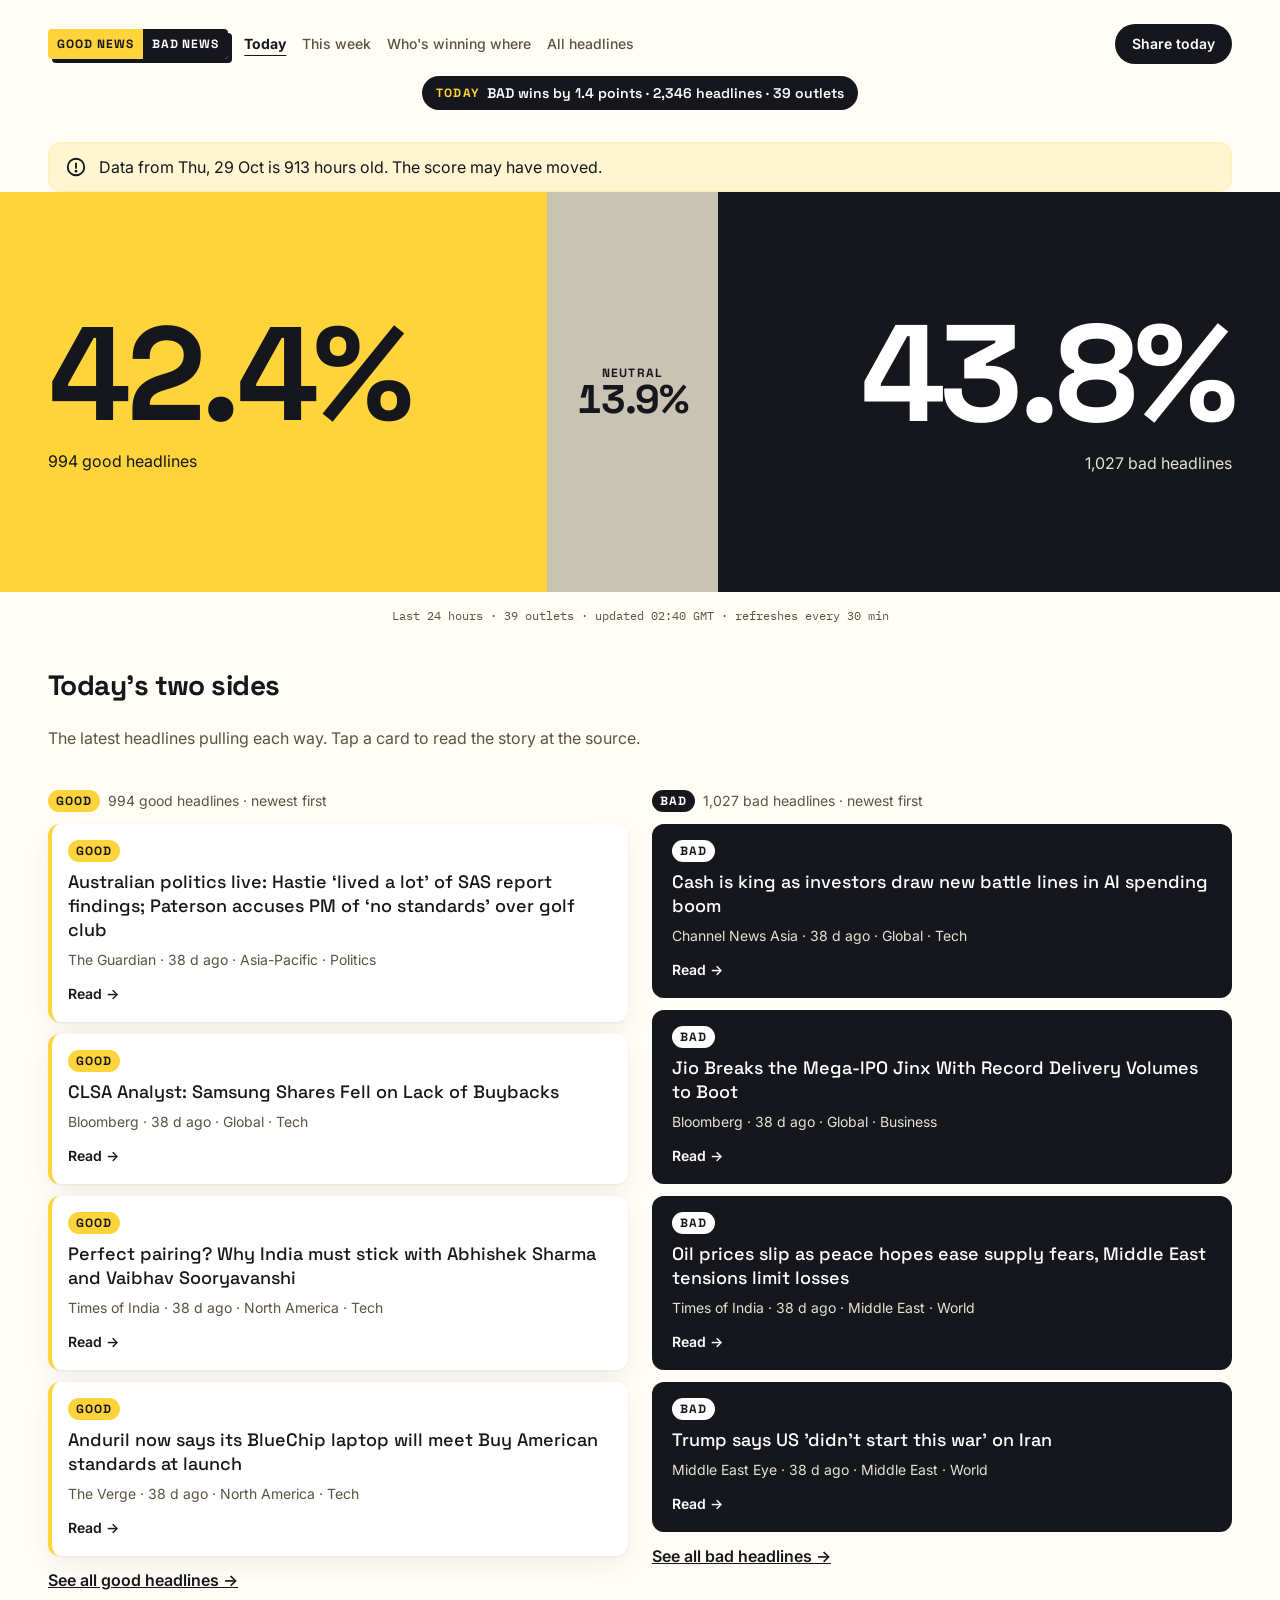
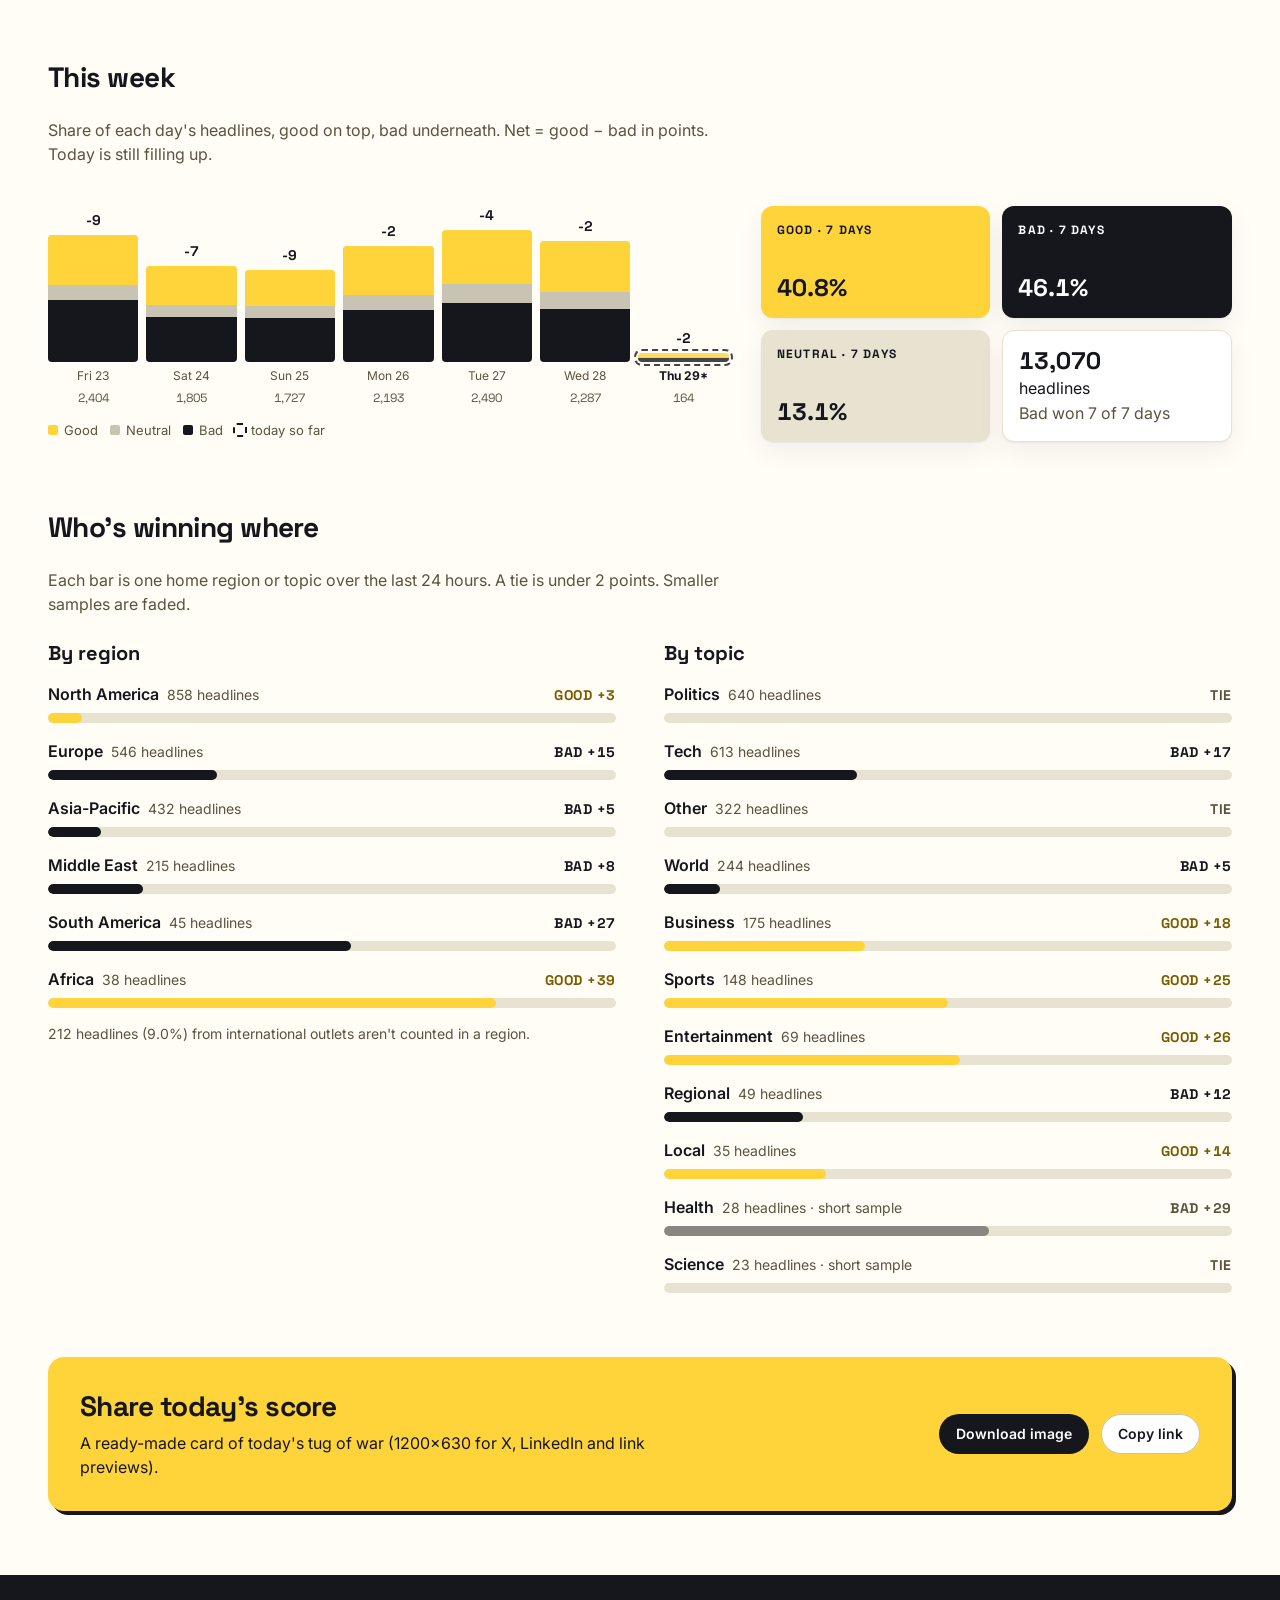
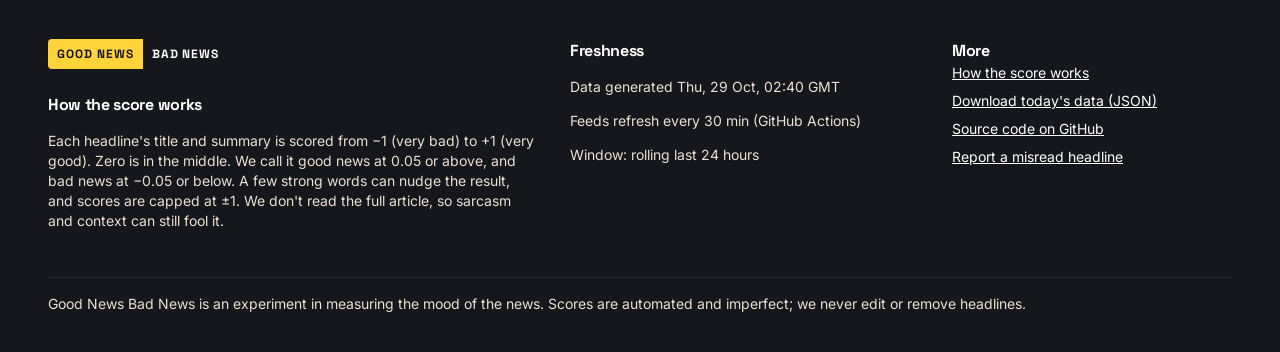
==== commit 57d43425: "Soften the Global note and the public scoring copy Hide the international-outlets line when Global i" ====
--- a/docs/index.html
+++ b/docs/index.html
@@ -11,7 +11,7 @@
   <link rel="preconnect" href="https://fonts.gstatic.com" crossorigin />
   <link href="https://fonts.googleapis.com/css2?family=IBM+Plex+Mono:wght@400;500&family=Inter:wght@400;500;600;700&family=Space+Grotesk:wght@500;600;700&display=swap" rel="stylesheet" />
   <link rel="stylesheet" href="styles.css?v=4" />
-  <script type="module" src="app.js?v=4"></script>
+  <script type="module" src="app.js?v=5"></script>
 </head>
 <body data-page="dashboard">
   <a class="skip" href="#main">Skip to the score</a>
@@ -42,7 +42,7 @@
           <span class="logo-bad">Bad news</span>
         </a>
         <h2 style="margin-top: 24px">How the score works</h2>
-        <p>Every headline from <span data-feed-count>the</span> RSS feeds is scored on its title and RSS summary, not the full article. The raw VADER compound, published as vader, stays between −1 and +1. Matching keyword patterns then add or subtract 0.1, and the score on each row is that adjusted value clamped to −1…+1. A score ≥ 0.05 counts as good, ≤ −0.05 as bad, and anything between is neutral. Sarcasm and context can still fool it.</p>
+        <p>Each headline's title and summary is scored from −1 (very bad) to +1 (very good). Zero is in the middle. We call it good news at 0.05 or above, and bad news at −0.05 or below. A few strong words can nudge the result, and scores are capped at ±1. We don't read the full article, so sarcasm and context can still fool it.</p>
       </div>
       <div>
         <h2>Freshness</h2>
